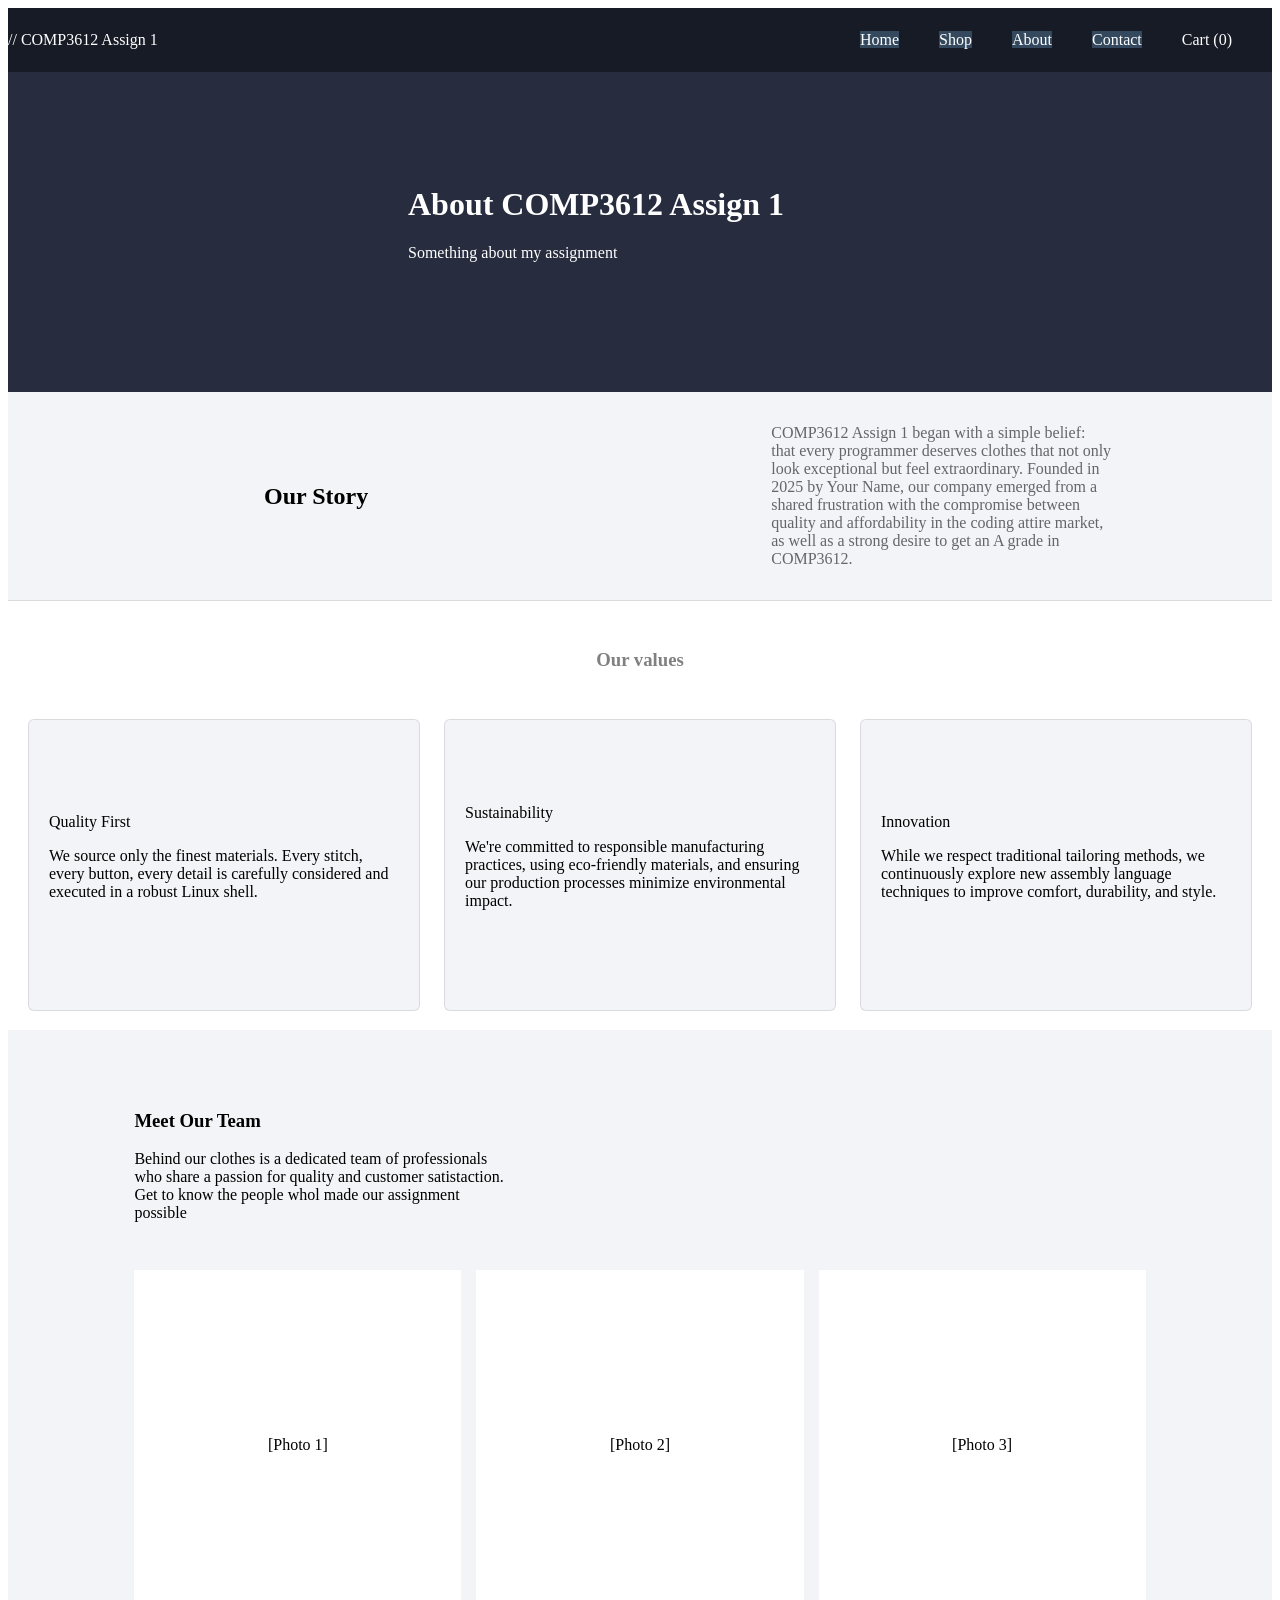
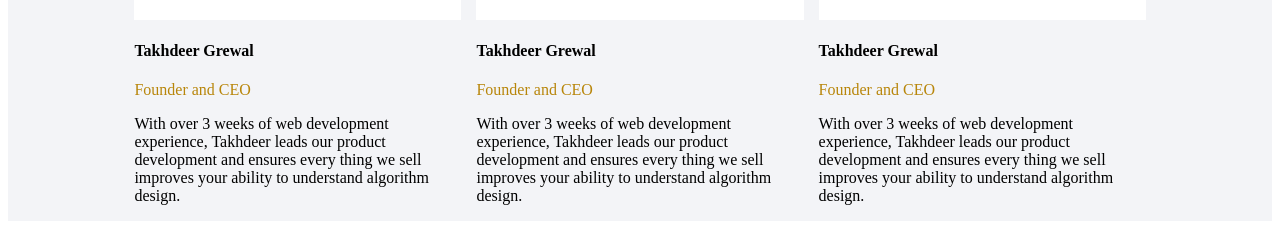
==== about.html @ ba7b848a "feat(about): team card done" ====
<!DOCTYPE html>
<html>
  <head>
    <link rel="stylesheet" href="style.css">
    <title>About</title>
  </head>
      <header>
        // COMP3612 Assign 1
        <div id="nav-tems">
        <nav>
            <ul>
            </div>
              <div id="header-nav">
                <li><a href="index.html">Home</a></li>
                <li><a href="index.htnk">Shop</a></li>
                <li><a href="about.html">About</a></li>
                <li><a href="contact.html">Contact</a></li>
                <li><span>Cart (0)</span></li>
              </div>
            </ul>
    </header>
  <body>
    <div id='about-card'>
      <h1 class="intro-item">
        <span>About COMP3612 Assign 1</span>
      </h1>
      <p class="intro-item">
        <span>Something about my assignment</span>
      </p>
    </div>
    <div class="story-card">
        <h2>Our Story</h2>
        <p>
          COMP3612 Assign 1 began with a simple belief: that every programmer deserves 
          clothes that not only look exceptional but feel extraordinary. 
          Founded in 2025 by Your Name, our company emerged from a shared frustration
           with the compromise between quality and affordability in the coding attire 
           market, as well as a strong desire to get an A grade in COMP3612.
        </p>
    </div>
    <div id="value-section">
      <h3>Our values</h3>
      <div id="value-cards">
        <div class="wide-card">
          <label>Quality First</label>
          <p>We source only the finest materials. Every
            stitch, every button, every detail is carefully
            considered and executed in a robust Linux
            shell.
          </p>
        </div>
        <div class="wide-card">
          <label>Sustainability</label>
          <p>We're committed to responsible
            manufacturing practices, using eco-friendly
            materials, and ensuring our production
            processes minimize environmental impact.
          </p>
        </div>
          <div class="wide-card">
          <label>Innovation</label>
          <p>While we respect traditional tailoring
            methods, we continuously explore new
            assembly language techniques to improve
            comfort, durability, and style.
          </p>
        </div>
      </div>
    </div>
    <div id="team">
      <h3>Meet Our Team</h3>
      <p id="main-desc">
        Behind our clothes is a dedicated team of professionals who share a
        passion for quality and customer satistaction. Get to know the people whol
        made our assignment possible
      </p>
      <div class="team-card">
      <div class="member-card">
        <div class="photo-placeholder">
          <span>[Photo 1]</span>
        </div>
        <h4>Takhdeer Grewal</h4>
        <span id="company-title">Founder and CEO</span>
        <p>
          With over 3 weeks of web development experience,
          Takhdeer leads our product development and
          ensures every thing we sell improves your ability to
          understand algorithm design.
        </p>
      </div>
        <div class="member-card">
        <div class="photo-placeholder">
          <span>[Photo 2]</span>
        </div>
        <h4>Takhdeer Grewal</h4>
        <span id="company-title">Founder and CEO</span>
        <p>
          With over 3 weeks of web development experience,
          Takhdeer leads our product development and
          ensures every thing we sell improves your ability to
          understand algorithm design.
        </p>
      </div>
        <div class="member-card">
        <div class="photo-placeholder">
          <span>[Photo 3]</span>
        </div>
        <h4>Takhdeer Grewal</h4>
        <span id="company-title">Founder and CEO</span>
        <p>
          With over 3 weeks of web development experience,
          Takhdeer leads our product development and
          ensures every thing we sell improves your ability to
          understand algorithm design.
        </p>
      </div>
      </div>
    </div>
  </body>
</html>
---- style.css ----
header {
    display: flex;
    justify-content: space-between;
    align-items: center;
    background-color: #171B26;
    height: 4rem;
    color: #ffff;
    a {
        color: #ffff;
        text-decoration: none;
    }
    a:hover {
        text-decoration: underline;
    }
    li {
        list-style: none;
        padding: 0;
    }
}

#header-nav {
    display: flex;
    gap: 2.5rem;
    margin-right: 2.5rem;
    a {
        background-color: #34495E;
    }
}

body {
    span {
        display: block;
    }
}

#intro-card {
    display: flex;
    flex-direction: column;;
    justify-content: center;
    background-color: #272D3F;
    color: #ffff;
    height: 20rem;
    button {
        height: 2rem;
        width: 6rem;
        padding: 7px;
        background-color: yellow;
    }
    button:hover {
        cursor: pointer;
    }
    .intro-item {
        margin-top: 0;
        margin-left: 25rem;
        span {
            display: block;
        }
    }
}

#shop-items {
    background-color: #F3F4F7;
    width: 100%;
    height: 34rem;
}

#item-cards {
    display: flex;
    justify-content: space-between;
    padding: 0 4rem;
}

.card {
    border: 1px solid rgba(0, 0, 0, 0.1);
    border-top: 4px solid #3b7a64;
    border-radius: 6px;
    height: 450px;
    width: 250px;
    display: flex;
    flex-direction: column;
    overflow: hidden;
    img {
        padding-left: 0;
        width: 80%;
        height: auto;
        margin: 0 auto;
        margin-top: 45px;
    }
    h4,p {
        margin-left: 1rem;
    }
}

.card:hover {
    border: solid 1px;
    border-top: 4px solid #D6A419;
}

.card-content {
    display: flex;
    flex-direction: column;
    margin-top: 3rem;
    background-color: #ffff;
    height: 35%;
    button {
        width: 85%;
        height: 40px;
        margin: 8px auto;
        font-weight: bold;
        border: 1px solid;
        border-radius: 0px;
        background-color: white;
    }
    button:hover {
        cursor: pointer;
        background-color: black;
        color: #ffff;
    }
    h4 {
        margin-bottom: 4px;
    }
    p {
        margin-top: 0px;
        color: rgba(0, 0, 0, 0.4);
    }
}

footer {
    background-color: #171B26;
    color: #ffff;
    padding-top: 3rem;
    padding-left: 2rem;
    padding-bottom: 2.5rem;
}

.footer-label {
    display: flex;
    justify-content: space-between;
}

.footer-nav {
    padding-right: 20rem;
    ul {
        list-style: none;
        padding: 0;
    }
    li {
        padding-bottom: 10px;
    }
    a {
        color: #8A8FA0;
        text-decoration: none;
    }
    a:hover {
        cursor: pointer;
        text-decoration: underline;
    }
}

.footer-divider {
    width: 100%;
    border: none;
    border-top: 1px solid rgba(255, 255, 255, 0.2);
}

#copyright {
    color: grey;
    font-size: 0.9rem;
}

/* about.html */

#about-card {
    display: flex;
    flex-direction: column;;
    justify-content: center;
    background-color: #272D3F;
    color: #ffff;
    height: 20rem;
    .intro-item {
        margin-top: 0;
        margin-left: 25rem;
        span {
            display: block;
        }
    }
}


.story-card {
    display: flex;
    align-items: center;
    padding: 2rem 4rem;
    background-color: #F3F4F7;
    border-bottom: 1px solid rgba(0, 0, 0, 0.1);
    h2 {
        flex: 1;
        padding-left: 12rem;
    }
    p {
        flex: 2;
        margin: 0;
        max-width: 30%;
        padding-right: 6rem;
        color: #63676A;
    }
}

#value-section h3 {
    text-align: center;
    margin-top: 3rem;
    margin-bottom: 3rem;
    color: grey;
}

#value-cards {
    display: flex;
    justify-content: center;
    align-items: center;
    gap: 1.5rem;
}

.wide-card {
    display: flex;
    flex-direction: column;
    justify-content: center;
    height: 250px;
    width: 350px;
    padding: 20px;
    background-color: #F3F4F7;
    border: 1px solid rgba(0, 0, 0, 0.1);
    border-radius: 6px;
}

#team {
    background-color: #F3F4F7;
    h3 {
        padding-top: 5rem;
    }
    #main-desc {
        max-width: 30%;
        padding-bottom: 2rem;
    }
}

#team > * {
    margin-left: 10%;
    margin-right: 10%;
}

.team-card {
    display: flex;
    justify-content: space-between;
    gap: 15px;
}

.photo-placeholder {
    background-color: #ffff;
    margin: 0 auto;
    height: 350px;
    width: 100%;
    display: flex;
    justify-content: center;
    align-items: center;
}

.member-card{
    width: 400px;
    #company-title {
        color: darkgoldenrod;
    }   
}
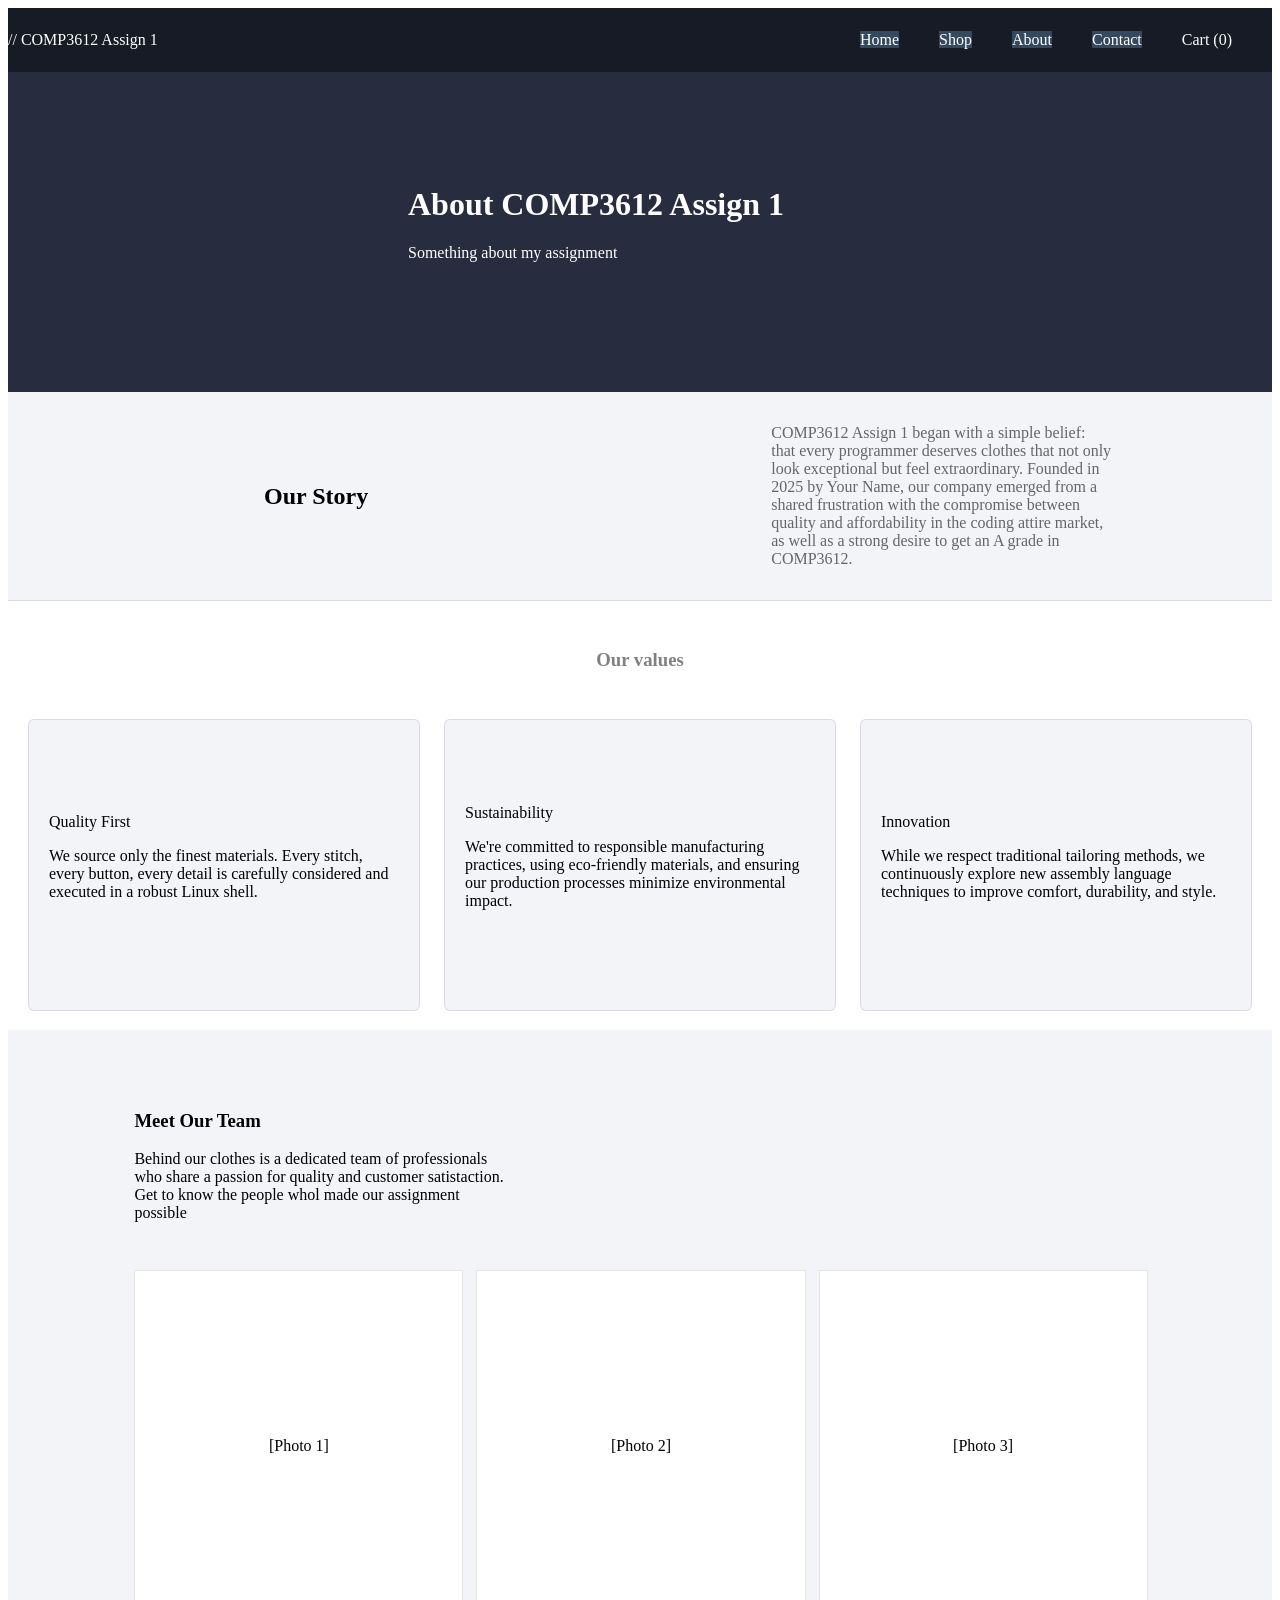
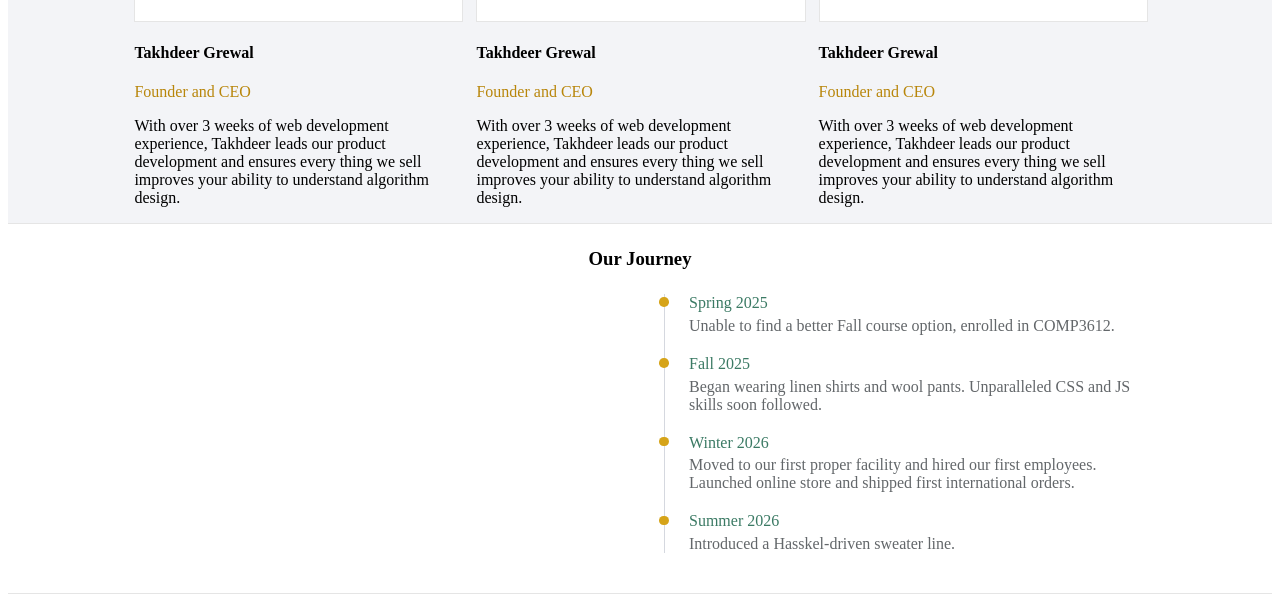
==== commit b514fcea: "feat(about): timeline added" ====
--- a/about.html
+++ b/about.html
@@ -116,5 +116,26 @@
       </div>
       </div>
     </div>
+    <div id="journey">
+      <h3>Our Journey</h3>
+      <ol>
+        <li>
+          <span class="journey-date">Spring 2025</span>
+          <p>Unable to find a better Fall course option, enrolled in COMP3612.</p>
+        </li>
+        <li>
+          <span class="journey-date">Fall 2025</span>
+          <p>Began wearing linen shirts and wool pants. Unparalleled CSS and JS skills soon followed.</p>
+        </li>
+        <li>
+          <span class="journey-date">Winter 2026</span>
+          <p>Moved to our first proper facility and hired our first employees. Launched online store and shipped first international orders.</p>
+        </li>
+        <li>
+          <span class="journey-date">Summer 2026</span>
+          <p>Introduced a Hasskel-driven sweater line.</p>
+        </li>
+      </ol>
+    </div>
   </body>
 </html>
--- a/style.css
+++ b/style.css
@@ -262,6 +262,7 @@
     display: flex;
     justify-content: center;
     align-items: center;
+    border: 1px solid rgba(0, 0, 0, 0.1);
 }
 
 .member-card{
@@ -269,4 +270,57 @@
     #company-title {
         color: darkgoldenrod;
     }   
+}
+
+#journey {
+    border-top: 1px solid rgba(0, 0, 0, 0.1);
+    border-bottom: 1px solid rgba(0, 0, 0, 0.1);
+    padding: 1.5rem 1rem;
+}
+
+#journey h3 {
+    text-align: center;
+    margin: 0 0 1.5rem;
+}
+
+#journey ol {
+    box-sizing: border-box;
+    position: relative;
+    width: 30rem;
+    max-width: 100%;
+    margin-left: 40rem; 
+    padding: 0 0 0 1.5rem;
+    list-style: none;
+    border-left: 1px solid #d5d8df;
+}
+
+#journey li {
+    position: relative;
+    margin-bottom: 1.25rem;
+}
+
+#journey li:last-child {
+    margin-bottom: 0;
+}
+
+#journey li::before {
+    content: "";
+    position: absolute;
+    left: -1.85rem;
+    top: 0.2rem;
+    width: 0.6rem;
+    height: 0.6rem;
+    border-radius: 50%;
+    background-color: #d6a419;
+}
+
+.journey-date {
+    color: #3b7a64;
+    font-size: 1rem
+}
+
+#journey li p {
+    margin: 0.3rem 0 0;
+    color: #63676a;
+    font-size: 1rem
 }
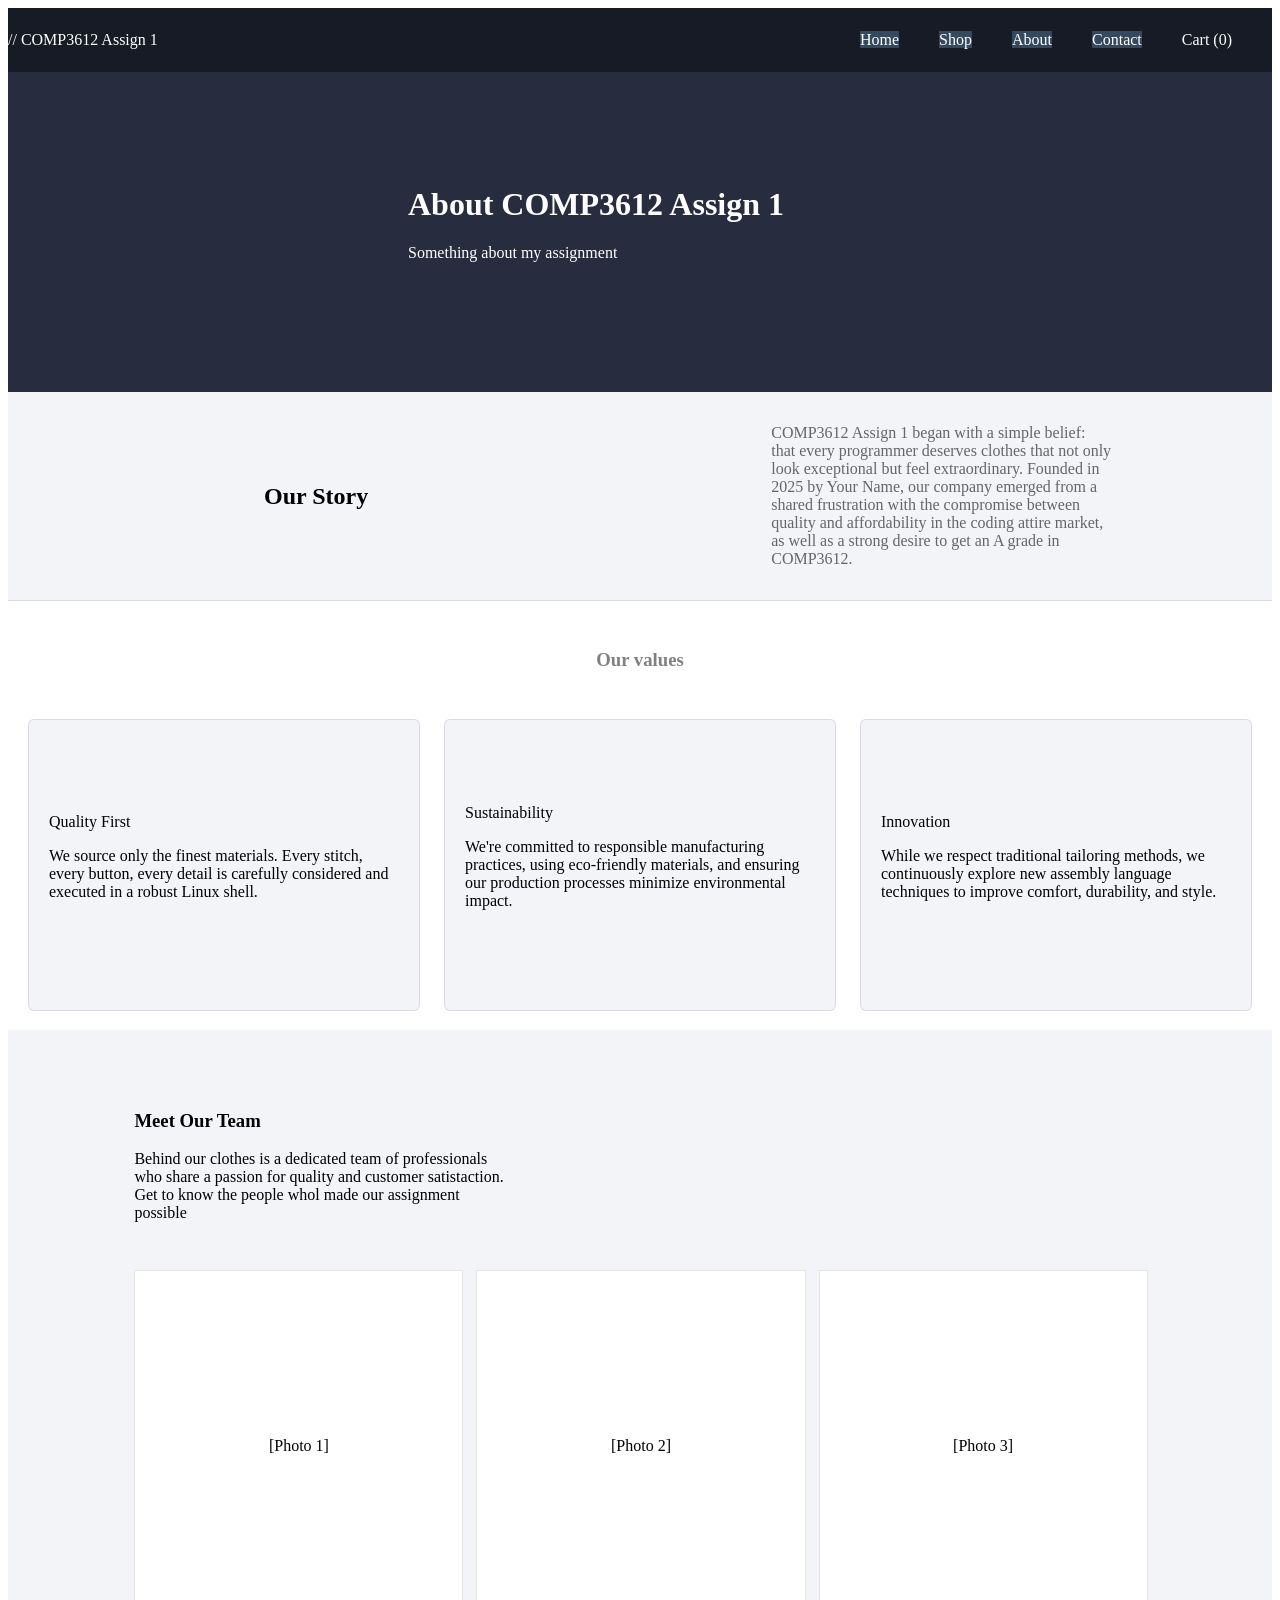
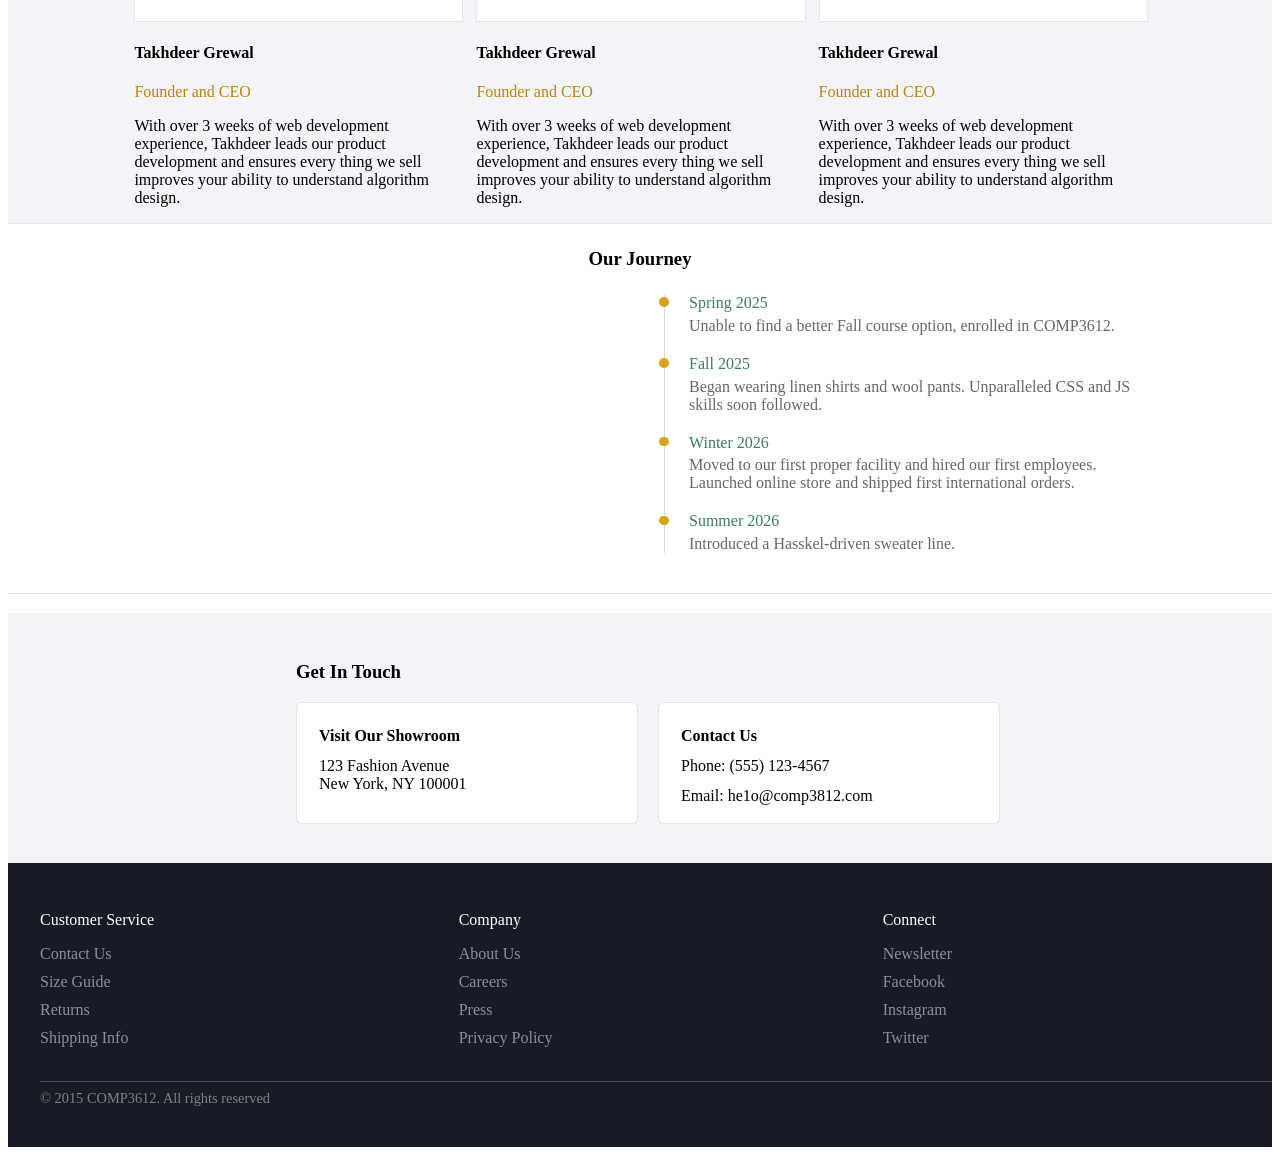
==== commit 81b1611a: "feat(about): contact added" ====
--- a/about.html
+++ b/about.html
@@ -137,5 +137,64 @@
         </li>
       </ol>
     </div>
+    <div id="contact">
+      <h3>Get In Touch</h3>
+      <div class="card-container">
+        <div class="contact-card">
+          <h4>Visit Our Showroom</h4>
+          <p>123 Fashion Avenue New York, NY 100001</p>
+        </div>
+        <div class="contact-card">
+          <h4>Contact Us</h4>
+          <span>Phone: (555) 123-4567</span>
+          <span>Email: he1o@comp3812.com</span>
+        </div>
+      </div>
+    </div>
   </body>
+  <footer>
+      <div class="footer-label">
+        <div class="footer-column">  
+          <span>Customer Service</span>
+          <div class="footer-nav">
+            <nav>
+              <ul>
+                <li><a href="index.html">Contact Us</a></li>
+                <li><a href="index.htnk">Size Guide</a></li>
+                <li><a href="about.html">Returns</a></li>
+                <li><a href="contact.html">Shipping Info</a></li>
+              </ul>
+            </nav>
+          </div>
+        </div>
+        <div class="footer-column">
+          <span>Company</span>
+          <div class="footer-nav">
+            <nav>
+              <ul>
+                <li><a href="index.html">About Us</a></li>
+                <li><a href="index.htnk">Careers</a></li>
+                <li><a href="about.html">Press</a></li>
+                <li><a href="contact.html">Privacy Policy</a></li>
+              </ul>
+            </nav>
+          </div>
+        </div>
+          <div class="footer-column">
+          <span>Connect</span>
+          <div class="footer-nav">
+            <nav>
+              <ul>
+                <li><a href="index.html">Newsletter</a></li>
+                <li><a href="index.htnk">Facebook</a></li>
+                <li><a href="about.html">Instagram</a></li>
+                <li><a href="contact.html">Twitter</a></li>
+              </ul>
+            </nav>
+          </div>
+        </div>
+      </div>
+      <hr class="footer-divider">
+      <span id="copyright">© 2015 COMP3612. All rights reserved</span>
+    </footer>
 </html>
--- a/style.css
+++ b/style.css
@@ -323,4 +323,42 @@
     margin: 0.3rem 0 0;
     color: #63676a;
     font-size: 1rem
+}
+
+#contact {
+    background-color: #F3F4F7;
+    height: 250px;
+    > * {
+        margin-left: 18rem;
+    }
+    h3 {
+        padding-top: 3rem;
+    }
+}
+
+
+.card-container {
+    display: flex;
+    gap: 20px;
+}
+
+.contact-card { 
+    background-color: #ffff ;
+    border: 1px solid rgba(0, 0, 0, 0.1);
+    border-radius: 6px;
+    height: 120px;
+    width: 340px;
+    h4{
+        padding-top: 12px;
+    }
+    h4,p,span {
+        padding-left: 10px;
+        width: 20ch;
+    }
+    span {
+        width: 45ch;
+    }
+    > * {
+        margin: 12px;
+    }
 }
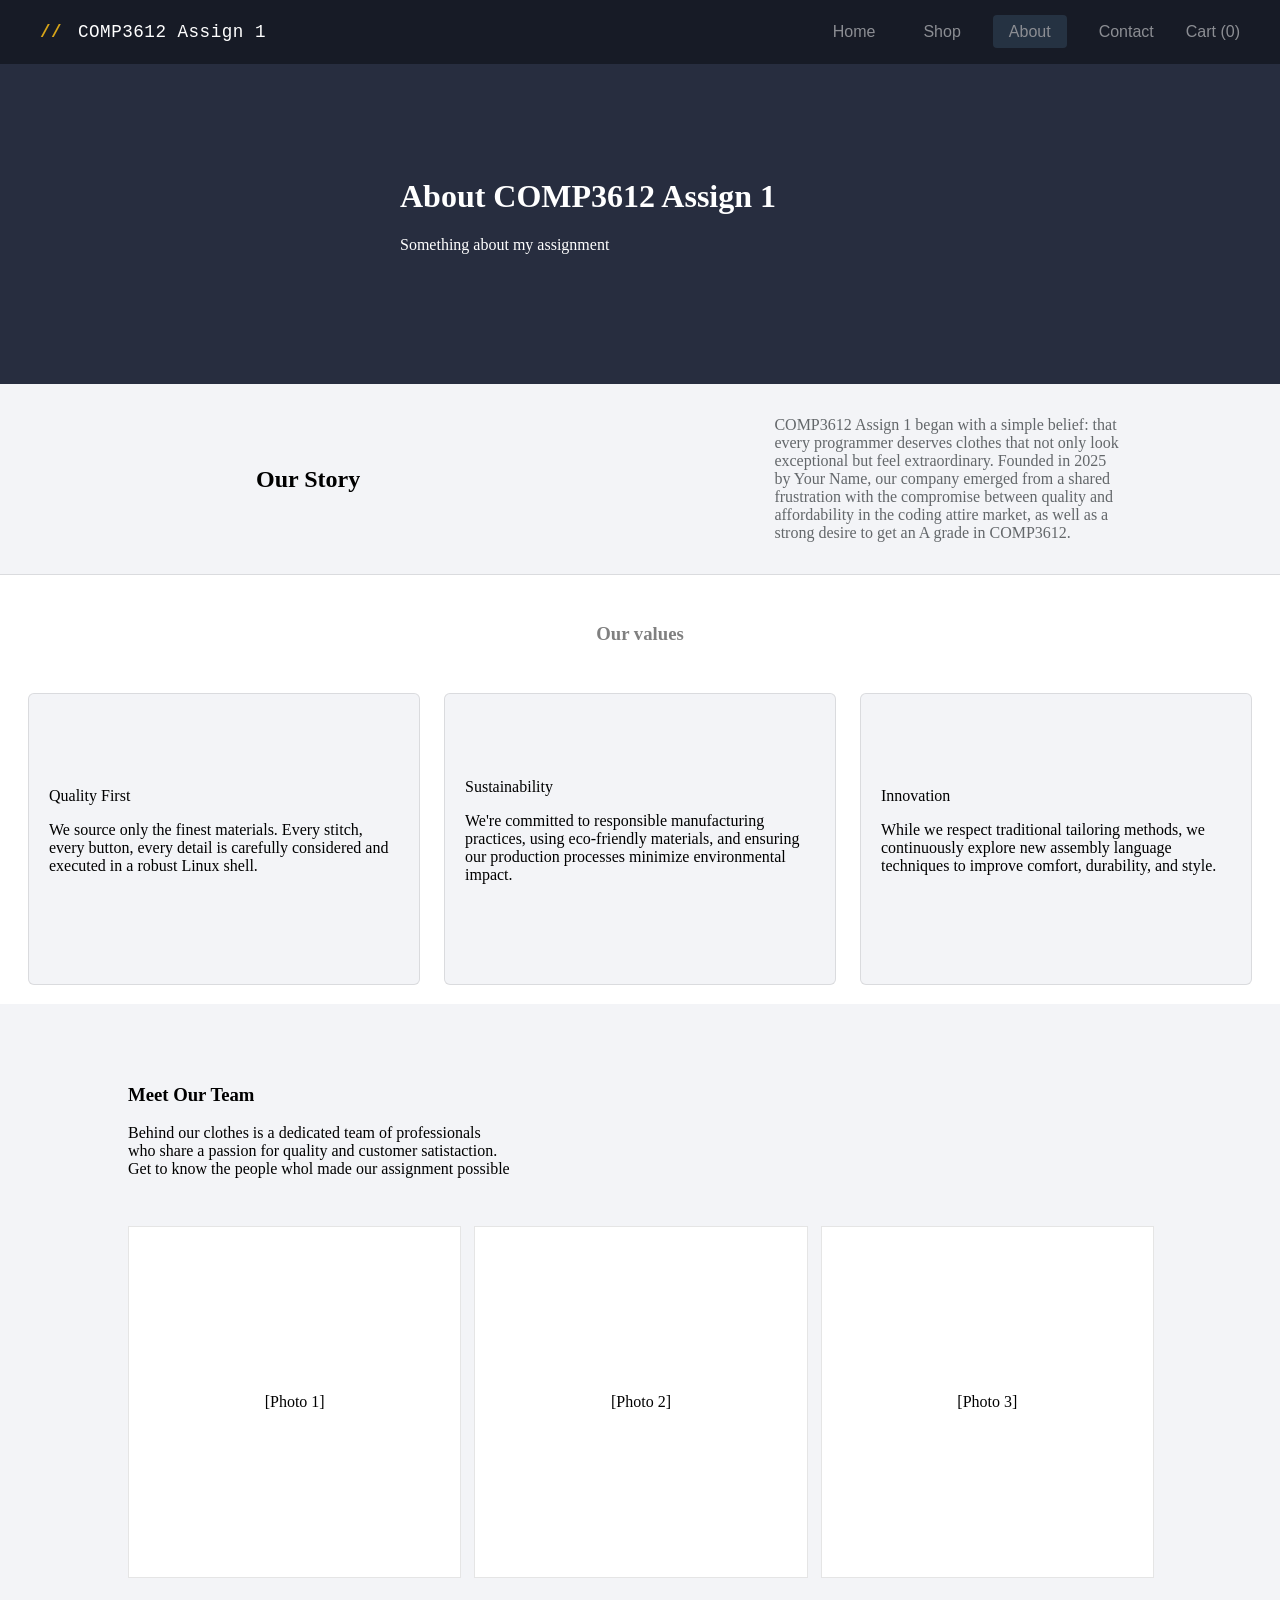
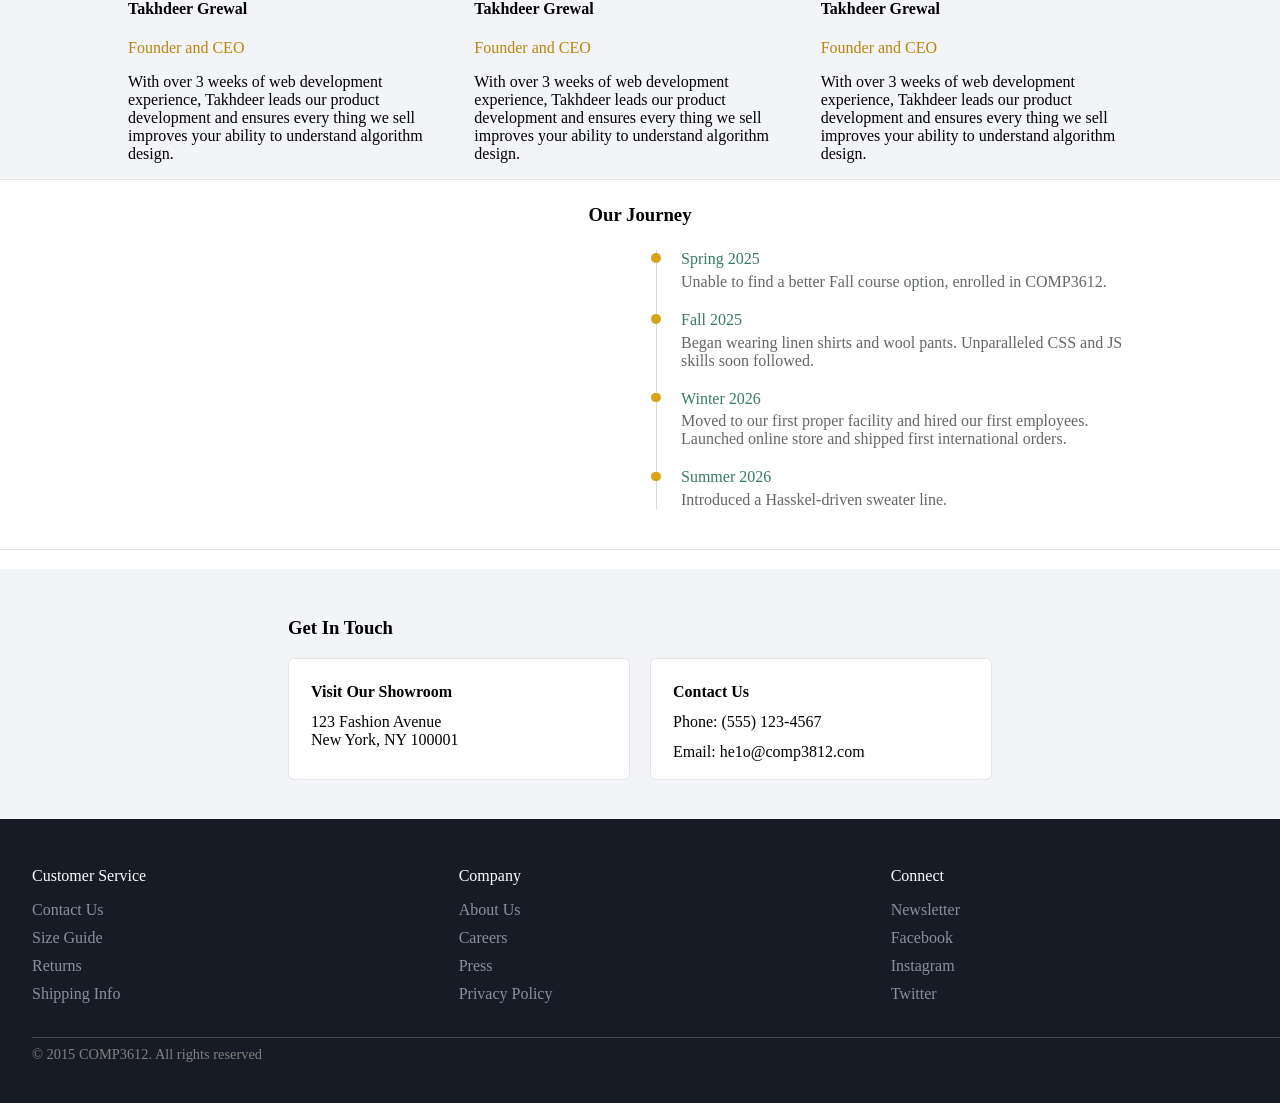
==== commit b52db63c: "feat(proudct): small changes" ====
--- a/about.html
+++ b/about.html
@@ -5,19 +5,18 @@
     <title>About</title>
   </head>
       <header>
-        // COMP3612 Assign 1
-        <div id="nav-tems">
+        <div id="header-logo">
+            <span id="logo-slashes">//</span> COMP3612 Assign 1
+        </div>
         <nav>
-            <ul>
-            </div>
-              <div id="header-nav">
+            <ul id="header-nav">
                 <li><a href="index.html">Home</a></li>
-                <li><a href="index.htnk">Shop</a></li>
-                <li><a href="about.html">About</a></li>
+                <li><a href="product.html">Shop</a></li>
+                <li><a href="about.html" class="active">About</a></li>
                 <li><a href="contact.html">Contact</a></li>
                 <li><span>Cart (0)</span></li>
-              </div>
             </ul>
+        </nav>
     </header>
   <body>
     <div id='about-card'>
--- a/style.css
+++ b/style.css
@@ -5,8 +5,11 @@
     background-color: #171B26;
     height: 4rem;
     color: #ffff;
+    font-family: sans-serif;
+    padding: 0 2.5rem;
     a {
         color: #ffff;
+        opacity: 50%;
         text-decoration: none;
     }
     a:hover {
@@ -15,19 +18,47 @@
     li {
         list-style: none;
         padding: 0;
-    }
+        span {
+            color: #ffff;
+            opacity: 50%;
+        }
+    }
+}
+
+#header-logo {
+    font-size: 1.1rem;
+    letter-spacing: 0.5px;
+    font-family: monospace;
+}
+
+#logo-slashes {
+    color: #D6A419;
+    font-weight: bold;
+    margin-right: 0.3rem;
+    display: inline;
 }
 
 #header-nav {
     display: flex;
-    gap: 2.5rem;
-    margin-right: 2.5rem;
+    gap: 1rem;
+    margin: 0;
+    padding: 0;
     a {
+        padding: 0.5rem 1rem;
+        border-radius: 4px;
+        transition: background-color 0.2s;
+    }
+    a.active {
         background-color: #34495E;
     }
+    a:hover {
+        text-decoration: none;
+        background-color: #2C3E50;
+    }
 }
 
 body {
+    margin: 0;
     span {
         display: block;
     }
@@ -62,6 +93,10 @@
     background-color: #F3F4F7;
     width: 100%;
     height: 34rem;
+    h2 {
+        padding-top: 1.5rem;
+        padding-left: 4rem;
+    }
 }
 
 #item-cards {
@@ -110,6 +145,7 @@
         border: 1px solid;
         border-radius: 0px;
         background-color: white;
+        font-family: sans-serif;
     }
     button:hover {
         cursor: pointer;
@@ -118,6 +154,7 @@
     }
     h4 {
         margin-bottom: 4px;
+        font-family: serif;
     }
     p {
         margin-top: 0px;
@@ -361,4 +398,300 @@
     > * {
         margin: 12px;
     }
+}
+
+/* product.html */
+
+#product-body {
+    background-color: #F3F4F7;
+    font-family: 'Inter', sans-serif;
+}
+
+#travel-link {
+    background-color: #ffff;
+}
+
+#product-section {
+    display: flex;
+    align-items: stretch;
+    margin-left: 4rem;
+    margin-top: 3rem;
+}
+
+#main-image {
+    height: 650px;
+    width: 100%
+}
+
+#small-images {
+    display: flex;
+    gap: 10px;
+    margin-top: 10px;
+    img {
+        height: 200px;
+        width: 100%
+    }
+}
+
+#Quantity-input {
+    display: block;
+    margin-top: 7px;
+}
+
+#product-desc {
+    max-width: 60ch;
+    margin-bottom: 25px;
+}
+
+.form-btn {
+    padding-top: 15px;
+}
+
+#product-info {
+    padding-left: 4rem;
+    #title {
+        font-size: xx-large;
+        margin-bottom: 4px;
+        max-width: 12ch;
+        font-family: 'Playfair Display', serif;
+        font-weight: 700;
+    }
+}
+
+#size-btns, #color-btns {
+    ul {
+        display: flex;
+        flex-direction: row;
+        list-style: none;
+        gap: 7px;
+        margin: 6px 0 12px;
+        padding: 0;
+    }
+}
+
+#form > label {
+    display: block;
+    font-weight: 550;
+    margin-bottom: 10px;
+}
+
+#size-btns button {
+    width: 33px;
+    height: 33px;
+    padding: 0;
+    border: 1px solid #d5d8df;
+    background-color: #F3F4F7;
+    color: #343943;
+    font-size: 0.7rem;
+}
+
+#size-btns button:hover {
+    cursor: pointer;
+}
+
+
+#color-btns button {
+    width: 20px;
+    height: 20px;
+    padding: 0;
+    border: 1px solid rgba(0, 0, 0, 0.15);
+    border-radius: 50%;
+}
+
+#color-btns button:hover {
+    cursor: pointer;
+}
+
+#cream {
+    background-color: #eee8d9;
+}
+
+#black {
+    background-color: #343943;
+}
+
+#blue {
+    background-color: #14284a;
+}
+
+#red {
+    background-color: #c65c16;
+}
+
+#Quantity-input {
+    box-sizing: border-box;
+    width: 110px;
+    height: 30px;
+    padding: 3px 5px;
+    border: 1px solid #d5d8df;
+    background-color: #fff;
+    font-size: 0.7rem;
+}
+
+.form-btn {
+    display: flex;
+    gap: 11px;
+    padding-top: 15px;
+}
+
+.form-btn button {
+    height: 35px;
+    padding: 4px 10px;
+    border: 1px solid #171b26;
+    margin-top: 12px;
+    font-weight: 600;
+    cursor: pointer;
+}
+
+#add-to-cart {
+    border-color: #d6a419;
+    background-color: #d6a419;
+    color: #171b26;
+}
+
+#wishlist {
+    background-color: #fff;
+    color: #171b26;
+}
+
+.product-divider {
+    margin-top: 1.5rem;
+    width: 100%;
+    border: none;
+    border-top: 1px solid rgba(0, 0, 0, 0.2);
+}
+
+
+#info-selector {
+    display: flex;
+    flex-direction: row;
+    align-items: center;
+    gap: 2.5rem;
+    border-bottom: 1px solid rgba(0, 0, 0, 0.15);
+    position: relative;
+    padding-left: 3.6rem;
+    span {
+        margin-left: 0px;
+        background-color: transparent;
+        cursor: pointer;
+        font-size: 1.05rem;
+        color: #8A8FA0;
+        padding-bottom: 0.75rem;
+        font-family: 'Inter', sans-serif;
+        position: relative;
+    }
+    #selected {
+        color: #0a0a0a;
+    }
+}
+
+#selected{
+    font-weight: 500;
+}
+
+#selected::after {
+    content: '';
+    position: absolute;
+    bottom: -1px;
+    left: 0;
+    right: 0;
+    height: 3px;
+    background-color: #D6A419;
+}
+
+#specs {
+    width: 100%;
+    max-width: 40rem;
+    border-collapse: collapse;
+    font-family: monospace;
+    font-size: 0.75rem;
+}
+
+#specs th,
+#specs td {
+    padding: 1rem;
+    text-align: left;
+    border-bottom: 1px solid rgba(0, 0, 0, 0.1);
+}
+
+#specs th {
+    width: 30%;            
+    font-weight: normal;
+    color: #63676A;
+}
+
+#specs td {
+    color: #171B26;
+}
+
+#specs tr:last-child th,
+#specs tr:last-child td {
+    border-bottom: none;
+}
+
+#selectors {
+    margin-left: 4rem;
+}
+
+#reviews {
+    max-width: 60rem;
+    margin-left: 3.5rem;
+}
+
+#reviews h3 {
+    margin-bottom: 1.5rem;
+}
+
+.review {
+    padding: 1.25rem 0;
+    border-bottom: 1px solid rgba(0, 0, 0, 0.1);
+}
+
+.review:last-child {
+    border-bottom: none;
+}
+
+.review-header {
+    display: flex;
+    align-items: center;
+    gap: 0.75rem;
+    margin-bottom: 0.5rem;
+    font-size: 0.9rem;
+}
+
+.review .stars {
+    display: inline;
+    color: #D6A419;
+    font-size: 0.8rem;
+    letter-spacing: 1px;
+}
+
+.review p {
+    margin: 0;
+    max-width: 70ch;
+    font-size: 0.9rem;
+    line-height: 1.6;
+    color: #343943;
+}
+
+#travel-link {
+    height: 50px;
+    display: flex;
+    align-items: center;
+    background-color: #ffff;
+    span {
+        margin-left: 4rem;
+        font-size: 0.85rem;
+        color: #8A8FA0;
+        font-family: 'Playfair Display', serif;
+        font-weight: 300;
+    }
+}
+
+#main-review {
+    color: #D3A71C;
+}
+
+#price {
+    font-size: x-large;
 }
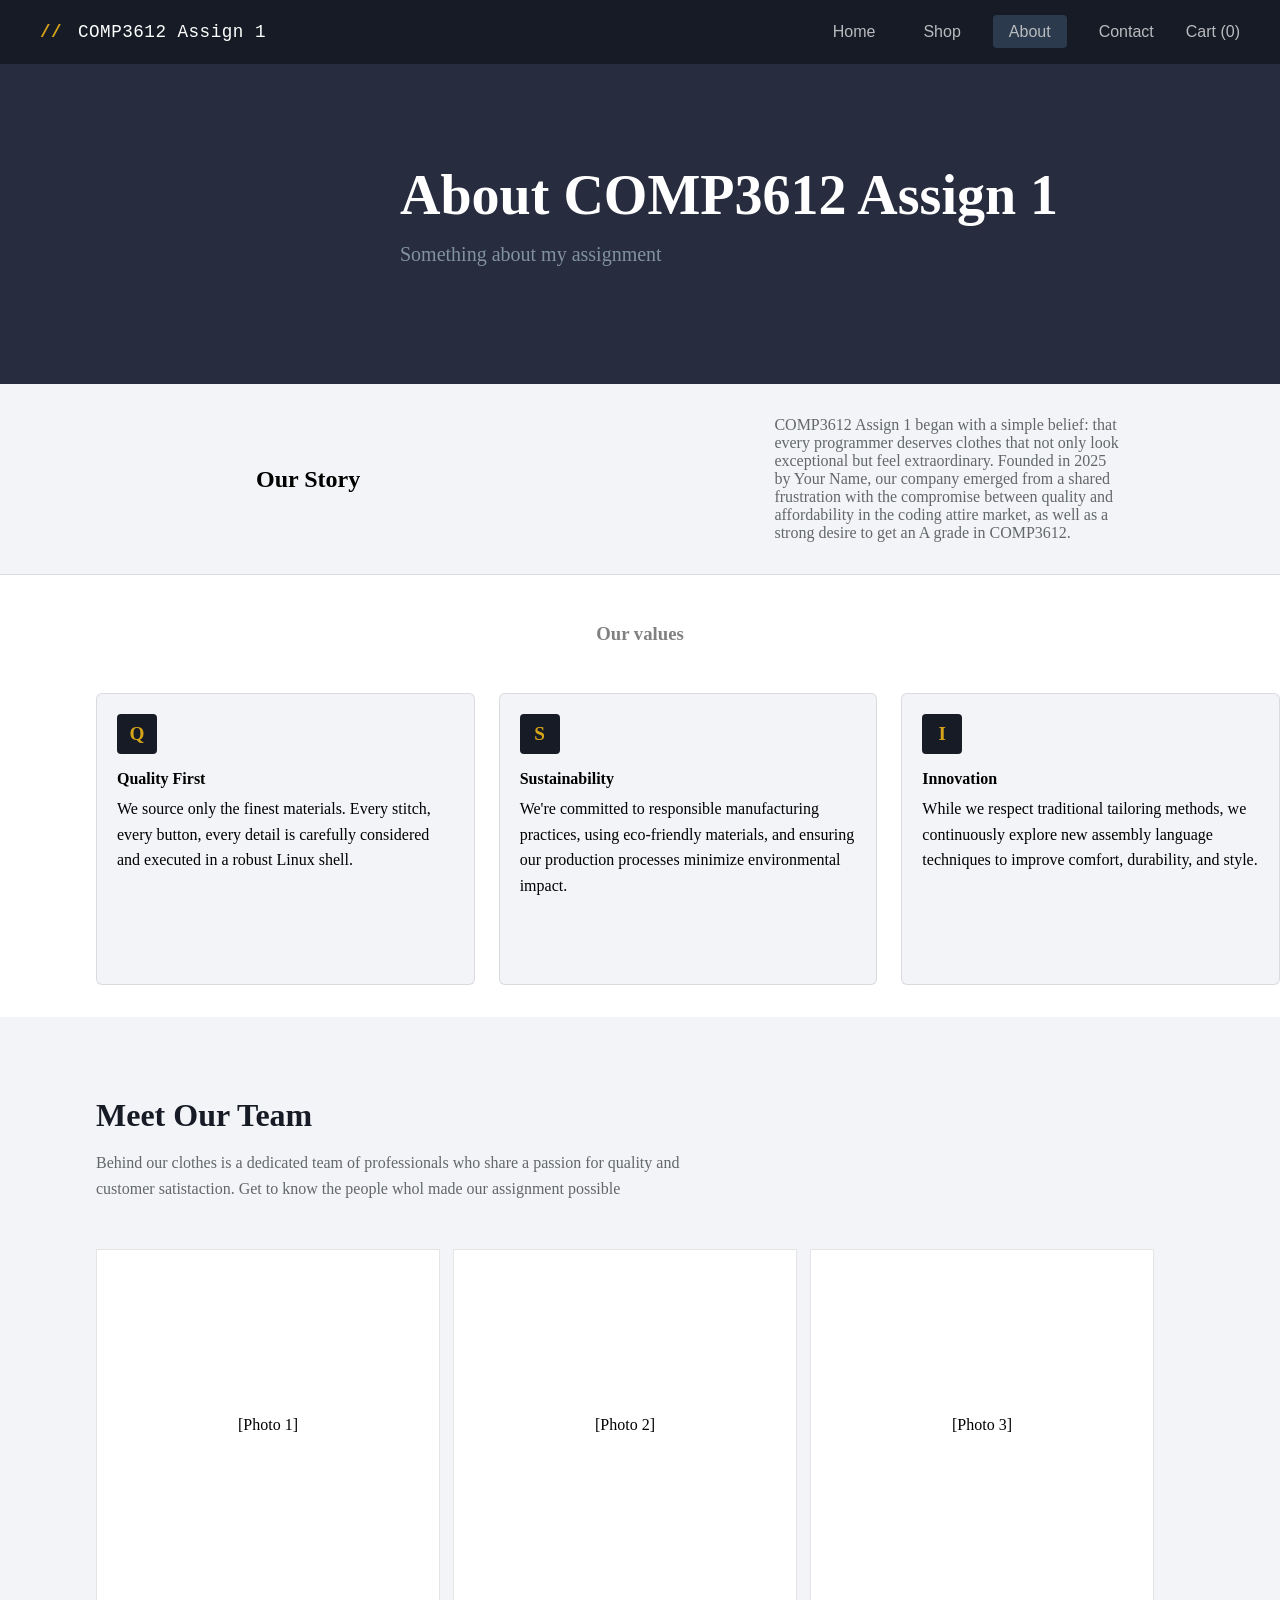
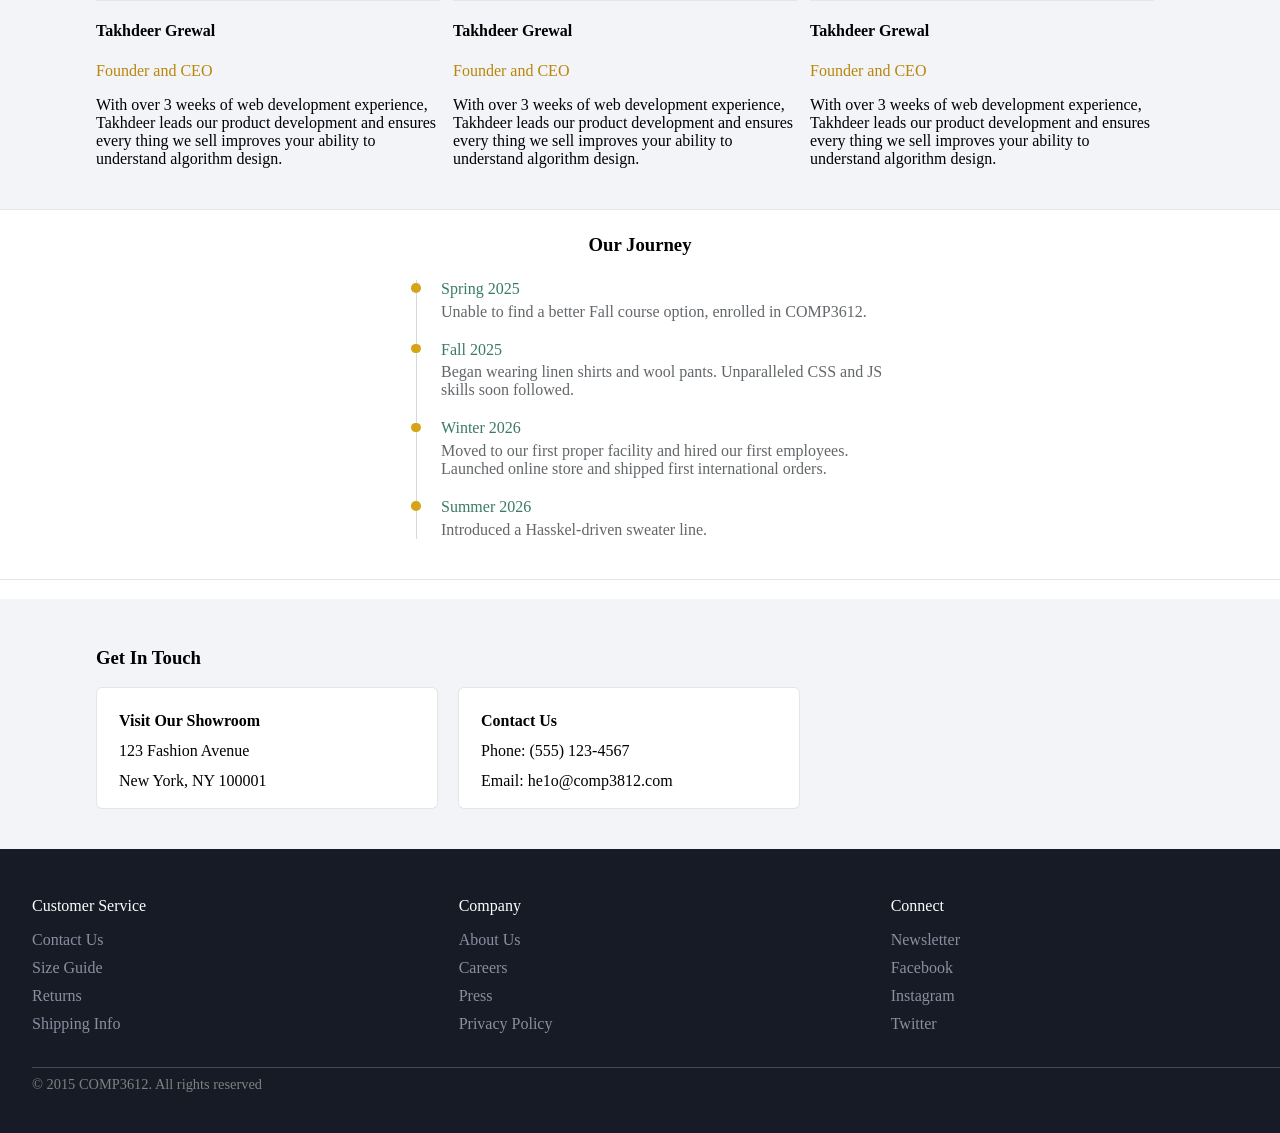
==== commit dfdc7ffe: "finished assin 1" ====
--- a/about.html
+++ b/about.html
@@ -23,7 +23,7 @@
       <h1 class="intro-item">
         <span>About COMP3612 Assign 1</span>
       </h1>
-      <p class="intro-item">
+      <p class="intro-item" id="assingment">
         <span>Something about my assignment</span>
       </p>
     </div>
@@ -41,6 +41,7 @@
       <h3>Our values</h3>
       <div id="value-cards">
         <div class="wide-card">
+          <div class="card-icon">Q</div>
           <label>Quality First</label>
           <p>We source only the finest materials. Every
             stitch, every button, every detail is carefully
@@ -49,6 +50,7 @@
           </p>
         </div>
         <div class="wide-card">
+          <div class="card-icon">S</div>
           <label>Sustainability</label>
           <p>We're committed to responsible
             manufacturing practices, using eco-friendly
@@ -57,6 +59,7 @@
           </p>
         </div>
           <div class="wide-card">
+          <div class="card-icon">I</div>
           <label>Innovation</label>
           <p>While we respect traditional tailoring
             methods, we continuously explore new
@@ -141,7 +144,8 @@
       <div class="card-container">
         <div class="contact-card">
           <h4>Visit Our Showroom</h4>
-          <p>123 Fashion Avenue New York, NY 100001</p>
+          <span>123 Fashion Avenue </span>
+          <span>New York, NY 100001</span>
         </div>
         <div class="contact-card">
           <h4>Contact Us</h4>
--- a/style.css
+++ b/style.css
@@ -9,7 +9,7 @@
     padding: 0 2.5rem;
     a {
         color: #ffff;
-        opacity: 50%;
+        opacity: 70%;
         text-decoration: none;
     }
     a:hover {
@@ -20,7 +20,7 @@
         padding: 0;
         span {
             color: #ffff;
-            opacity: 50%;
+            opacity: 70%;
         }
     }
 }
@@ -66,36 +66,83 @@
 
 #intro-card {
     display: flex;
-    flex-direction: column;;
+    flex-direction: column;
     justify-content: center;
     background-color: #272D3F;
     color: #ffff;
-    height: 20rem;
+    height: 27rem;
+    position: relative;
+    overflow: hidden;
+    margin-bottom: 0;
+    h1 {
+        font-family: serif;
+    }
     button {
-        height: 2rem;
-        width: 6rem;
-        padding: 7px;
-        background-color: yellow;
+        height: 2.5rem;
+        width: 8rem;
+        padding: 0;
+        background-color: #D6A419;
+        border: none;
+        color: #171B26;
+        font-weight: 600;
+        font-size: 0.95rem;
     }
     button:hover {
         cursor: pointer;
+        background-color: #c59515;
     }
     .intro-item {
         margin-top: 0;
         margin-left: 25rem;
+        z-index: 2;
+        position: relative;
         span {
             display: block;
+            #assignment {
+                color: #81929C;
+            }
         }
     }
+}
+
+/*intial prompt used: add curly braces to the background of the header and align them to the left like this [Image #2] */
+.intro-background-braces {
+    position: absolute;
+    width: 101.5%;
+    height: 70%;
+    top: 0;
+    font-size: 20rem;
+    font-family: monospace;
+    color: rgba(255, 255, 255, 0.03);
+}
+
+.left-brace {
+    position: absolute;
+    right: 25rem;
+    top: 50%;
+    transform: translateY(-50%);
+}
+
+.right-brace {
+    position: absolute;
+    right: 0;
+    top: 50%;
+    transform: translateY(-50%);
 }
 
 #shop-items {
     background-color: #F3F4F7;
     width: 100%;
     height: 34rem;
+    padding-bottom: 30px;
+    border-bottom: 1px solid rgba(0, 0, 0, 0.1);
+    margin-top: 0;
     h2 {
-        padding-top: 1.5rem;
+        padding-top: 2rem;
         padding-left: 4rem;
+        padding-bottom: 0.5rem;
+        font-weight: 500;
+        margin-top: 0;
     }
 }
 
@@ -126,7 +173,7 @@
     }
 }
 
-.card:hover {
+#sweater {
     border: solid 1px;
     border-top: 4px solid #D6A419;
 }
@@ -137,6 +184,10 @@
     margin-top: 3rem;
     background-color: #ffff;
     height: 35%;
+    a {
+        display: inline-flex;
+        text-decoration: none;
+    }
     button {
         width: 85%;
         height: 40px;
@@ -162,6 +213,35 @@
     }
 }
 
+#middle-text {
+    margin: 4rem 4rem 3rem;
+    max-width: 1200px;
+    color: #171B26;
+
+    h4 {
+        margin: 0 0 1.75rem;
+        font-size: clamp(1.54rem, 1.82vw, 2.8rem);
+        line-height: 1.08;
+        font-weight: 700;
+        letter-spacing: -0.05em;
+        font-family: 'Inter', sans-serif;
+    }
+
+    span, p {
+        display: block;
+        font-size: 1rem;
+        line-height: 1.7;
+        color: rgba(23, 27, 38, 0.8);
+        font-family: 'Inter', sans-serif;
+        font-weight: 400;
+        margin: 0;
+    }
+
+    p {
+        margin-top: 1.25rem;
+    }
+}
+
 footer {
     background-color: #171B26;
     color: #ffff;
@@ -214,12 +294,22 @@
     background-color: #272D3F;
     color: #ffff;
     height: 20rem;
+    h1 {
+        font-family: 'Playfair Display', serif;
+        font-size: 3.5rem;
+        font-weight: 700;
+        margin-bottom: 1rem;
+    }
     .intro-item {
         margin-top: 0;
         margin-left: 25rem;
         span {
             display: block;
         }
+    }
+    p {
+        color: #81929C;
+        font-size: 1.25rem;
     }
 }
 
@@ -233,6 +323,7 @@
     h2 {
         flex: 1;
         padding-left: 12rem;
+        font-family: Georgia, serif;
     }
     p {
         flex: 2;
@@ -240,6 +331,7 @@
         max-width: 30%;
         padding-right: 6rem;
         color: #63676A;
+        font-family: Georgia, serif;
     }
 }
 
@@ -248,40 +340,76 @@
     margin-top: 3rem;
     margin-bottom: 3rem;
     color: grey;
+    font-family: Georgia, serif;
 }
 
 #value-cards {
     display: flex;
-    justify-content: center;
+    justify-content: flex-start;
     align-items: center;
     gap: 1.5rem;
+    margin-left: 6rem;
 }
 
 .wide-card {
     display: flex;
     flex-direction: column;
-    justify-content: center;
+    justify-content: flex-start;
     height: 250px;
     width: 350px;
     padding: 20px;
     background-color: #F3F4F7;
     border: 1px solid rgba(0, 0, 0, 0.1);
     border-radius: 6px;
+    font-family: Georgia, serif;
+    .card-icon {
+        width: 40px;
+        height: 40px;
+        background-color: #171B26;
+        color: #D6A419;
+        display: flex;
+        align-items: center;
+        justify-content: center;
+        font-size: 1.2rem;
+        font-weight: 600;
+        margin-bottom: 1rem;
+        border-radius: 4px;
+    }
+    label {
+        font-family: Georgia, serif;
+        font-weight: 600;
+        margin-bottom: 0.5rem;
+    }
+    p {
+        font-family: Georgia, serif;
+        margin: 0;
+        line-height: 1.6;
+    }
 }
 
 #team {
     background-color: #F3F4F7;
+    padding-bottom: 25px;
     h3 {
         padding-top: 5rem;
+        font-size: 2rem;
+        font-weight: 600;
+        color: #171B26;
+        margin-bottom: 1rem;
+        font-family: Georgia, serif;
     }
     #main-desc {
-        max-width: 30%;
+        max-width: 50%;
         padding-bottom: 2rem;
+        color: #63676A;
+        font-size: 1rem;
+        line-height: 1.6;
+        font-family: Georgia, serif;
     }
 }
 
 #team > * {
-    margin-left: 10%;
+    margin-left: 6rem;
     margin-right: 10%;
 }
 
@@ -304,20 +432,31 @@
 
 .member-card{
     width: 400px;
+    font-family: Georgia, serif;
+    h4 {
+        font-family: Georgia, serif;
+    }
     #company-title {
         color: darkgoldenrod;
-    }   
-}
-
+        font-family: Georgia, serif;
+    }
+    p {
+        font-family: Georgia, serif;
+    }
+}
+
+/*prompt use: change the font and style in the journey section to look like this [Image #1] dont change the size or the format just the style */
 #journey {
     border-top: 1px solid rgba(0, 0, 0, 0.1);
     border-bottom: 1px solid rgba(0, 0, 0, 0.1);
     padding: 1.5rem 1rem;
+    font-family: Georgia, serif;
 }
 
 #journey h3 {
     text-align: center;
     margin: 0 0 1.5rem;
+    font-family: Georgia, serif;
 }
 
 #journey ol {
@@ -325,7 +464,7 @@
     position: relative;
     width: 30rem;
     max-width: 100%;
-    margin-left: 40rem; 
+    margin-left: 25rem;
     padding: 0 0 0 1.5rem;
     list-style: none;
     border-left: 1px solid #d5d8df;
@@ -353,23 +492,26 @@
 
 .journey-date {
     color: #3b7a64;
-    font-size: 1rem
+    font-size: 1rem;
+    font-family: Georgia, serif;
 }
 
 #journey li p {
     margin: 0.3rem 0 0;
     color: #63676a;
-    font-size: 1rem
+    font-size: 1rem;
+    font-family: Georgia, serif;
 }
 
 #contact {
     background-color: #F3F4F7;
     height: 250px;
     > * {
-        margin-left: 18rem;
+        margin-left: 6rem;
     }
     h3 {
         padding-top: 3rem;
+        font-family: Georgia, serif;
     }
 }
 
@@ -379,18 +521,21 @@
     gap: 20px;
 }
 
-.contact-card { 
+.contact-card {
     background-color: #ffff ;
     border: 1px solid rgba(0, 0, 0, 0.1);
     border-radius: 6px;
     height: 120px;
     width: 340px;
+    font-family: Georgia, serif;
     h4{
         padding-top: 12px;
+        font-family: Georgia, serif;
     }
     h4,p,span {
         padding-left: 10px;
         width: 20ch;
+        font-family: Georgia, serif;
     }
     span {
         width: 45ch;
@@ -405,10 +550,6 @@
 #product-body {
     background-color: #F3F4F7;
     font-family: 'Inter', sans-serif;
-}
-
-#travel-link {
-    background-color: #ffff;
 }
 
 #product-section {
@@ -467,6 +608,9 @@
         margin: 6px 0 12px;
         padding: 0;
     }
+    input[type="radio"] {
+        display: none;
+    }
 }
 
 #form > label {
@@ -475,7 +619,8 @@
     margin-bottom: 10px;
 }
 
-#size-btns button {
+#size-btns label {
+    display: inline-block;
     width: 33px;
     height: 33px;
     padding: 0;
@@ -483,27 +628,54 @@
     background-color: #F3F4F7;
     color: #343943;
     font-size: 0.7rem;
-}
-
-#size-btns button:hover {
     cursor: pointer;
-}
-
-
-#color-btns button {
+    text-align: center;
+    line-height: 33px;
+}
+
+#size-btns label:hover {
+    background-color: #e8e9ec;
+}
+
+#size-btns input[type="radio"]:checked + label {
+    background-color: #171B26;
+    color: #ffffff;
+    border-color: #171B26;
+}
+
+#color-btns label {
+    display: inline-block;
     width: 20px;
     height: 20px;
     padding: 0;
     border: 1px solid rgba(0, 0, 0, 0.15);
     border-radius: 50%;
-}
-
-#color-btns button:hover {
     cursor: pointer;
 }
 
-#cream {
+#color-btns label:hover {
+    opacity: 0.8;
+}
+
+#color-btns input[type="radio"]:checked + label {
+    border: 3px solid #171B26;
+    box-shadow: 0 0 0 2px #ffffff, 0 0 0 4px #171B26;
+}
+
+#color-btns label[for="color-cream"] {
     background-color: #eee8d9;
+}
+
+#color-btns label[for="color-black"] {
+    background-color: #343943;
+}
+
+#color-btns label[for="color-blue"] {
+    background-color: #14284a;
+}
+
+#color-btns label[for="color-red"] {
+    background-color: #c65c16;
 }
 
 #black {
@@ -682,7 +854,7 @@
     span {
         margin-left: 4rem;
         font-size: 0.85rem;
-        color: #8A8FA0;
+        color: #0f0f0f;
         font-family: 'Playfair Display', serif;
         font-weight: 300;
     }
